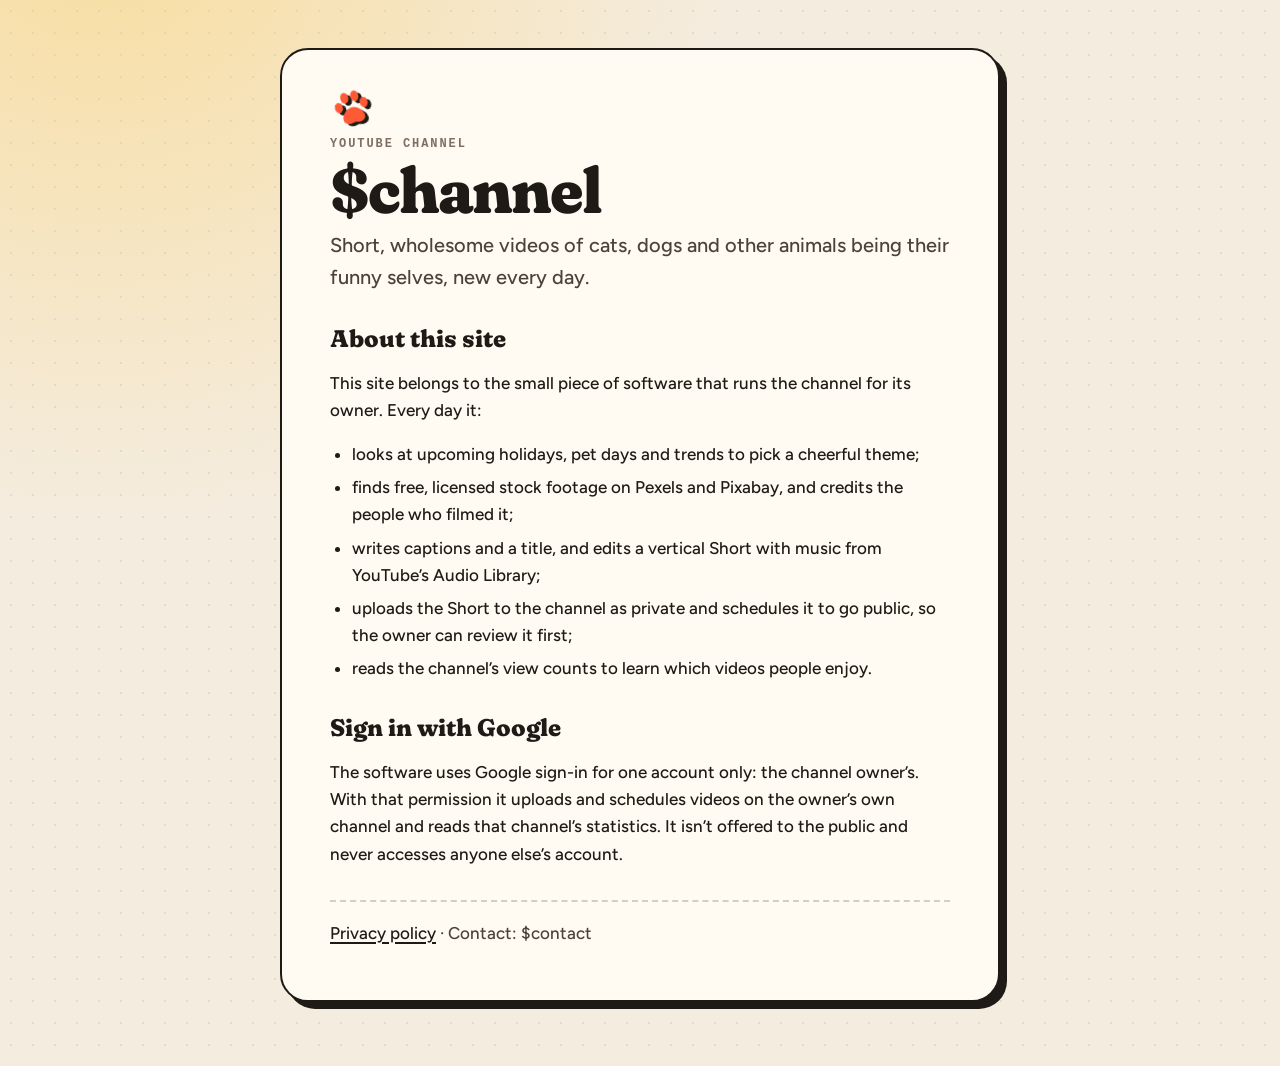
==== pages/about.html @ 811fd387 "v1: Shorts autopilot (10 a day, worldwide trends) The working version before the six-agent rebuild: " ====
<!doctype html>
<html lang="en">
<head>
  <meta charset="utf-8">
  <meta name="viewport" content="width=device-width, initial-scale=1">
  <title>$channel · About</title>
  <meta name="description" content="$channel: cute animal Shorts, and the small tool that prepares them.">
  <link rel="preconnect" href="https://fonts.googleapis.com">
  <link rel="preconnect" href="https://fonts.gstatic.com" crossorigin>
  <link rel="stylesheet" href="https://fonts.googleapis.com/css2?family=Fraunces:ital,opsz,wght,SOFT,WONK@0,9..144,400..900,0..100,0..1;1,9..144,400..900,0..100,0..1&family=Figtree:wght@400..800&display=swap">
  <style>
    :root { --paper: #f4ecdf; --card: #fffaf2; --ink: #1e1a15; --soft: #4b4339; --muted: #7d7062; --tomato: #ff5a36; --sun: #ffc53a; }
    * { box-sizing: border-box; }
    body { margin: 0; padding: 48px 16px 64px; background: var(--paper); color: var(--ink); font: 500 17px/1.6 "Figtree", "Segoe UI", system-ui, sans-serif;
           background-image: radial-gradient(circle at 8% -10%, rgba(255,197,58,.4), transparent 38%), radial-gradient(rgba(30,26,21,.08) 1px, transparent 1.3px);
           background-size: auto, 22px 22px; }
    .sheet { max-width: 720px; margin: 0 auto; padding: 36px clamp(20px, 5vw, 48px); background: var(--card); border: 2.5px solid var(--ink); border-radius: 28px; box-shadow: 7px 7px 0 var(--ink); }
    .eyebrow { margin: 0; color: var(--muted); font: 600 12px/1 ui-monospace, Consolas, monospace; letter-spacing: .16em; text-transform: uppercase; }
    h1 { margin: 10px 0 8px; font: 800 clamp(40px, 7vw, 64px)/.95 "Fraunces", Georgia, serif; font-variation-settings: "SOFT" 100, "WONK" 1; letter-spacing: -.03em; }
    h2 { margin: 32px 0 8px; font: 800 24px/1.15 "Fraunces", Georgia, serif; font-variation-settings: "SOFT" 100; }
    .lede { margin: 0; color: var(--soft); font-size: 20px; }
    ul { padding-left: 22px; }
    li { margin: 6px 0; }
    a { color: var(--ink); text-decoration-thickness: 2px; text-underline-offset: 3px; }
    a:hover { color: var(--tomato); }
    .links { margin-top: 32px; padding-top: 18px; border-top: 2px dashed rgba(30,26,21,.2); color: var(--soft); }
    .paw { display: inline-block; width: 44px; height: 44px; color: var(--tomato); transform: rotate(-14deg); filter: drop-shadow(3px 3px 0 var(--ink)); }
  </style>
</head>
<body>
  <main class="sheet">
    <svg class="paw" viewBox="0 0 64 64" aria-hidden="true"><g fill="currentColor"><path d="M32 31c8.5 0 16 8.2 16 15.3 0 5.5-4.4 7.7-9.2 7.7-2.7 0-4.6-1.3-6.8-1.3s-4.1 1.3-6.8 1.3C20.4 54 16 51.8 16 46.3 16 39.2 23.5 31 32 31z"/><ellipse cx="13.5" cy="27.5" rx="5.8" ry="7.6"/><ellipse cx="24.5" cy="15.5" rx="5.8" ry="7.8"/><ellipse cx="39.5" cy="15.5" rx="5.8" ry="7.8"/><ellipse cx="50.5" cy="27.5" rx="5.8" ry="7.6"/></g></svg>
    <p class="eyebrow">YouTube channel</p>
    <h1>$channel</h1>
    <p class="lede">Short, wholesome videos of cats, dogs and other animals being their funny selves, new every day.</p>

    <h2>About this site</h2>
    <p>This site belongs to the small piece of software that runs the channel for its owner. Every day it:</p>
    <ul>
      <li>looks at upcoming holidays, pet days and trends to pick a cheerful theme;</li>
      <li>finds free, licensed stock footage on Pexels and Pixabay, and credits the people who filmed it;</li>
      <li>writes captions and a title, and edits a vertical Short with music from YouTube’s Audio Library;</li>
      <li>uploads the Short to the channel as private and schedules it to go public, so the owner can review it first;</li>
      <li>reads the channel’s view counts to learn which videos people enjoy.</li>
    </ul>

    <h2>Sign in with Google</h2>
    <p>The software uses Google sign-in for one account only: the channel owner’s. With that permission it uploads and
      schedules videos on the owner’s own channel and reads that channel’s statistics. It isn’t offered to the public and
      never accesses anyone else’s account.</p>

    <p class="links"><a href="/privacy">Privacy policy</a> · Contact: $contact</p>
  </main>
</body>
</html>
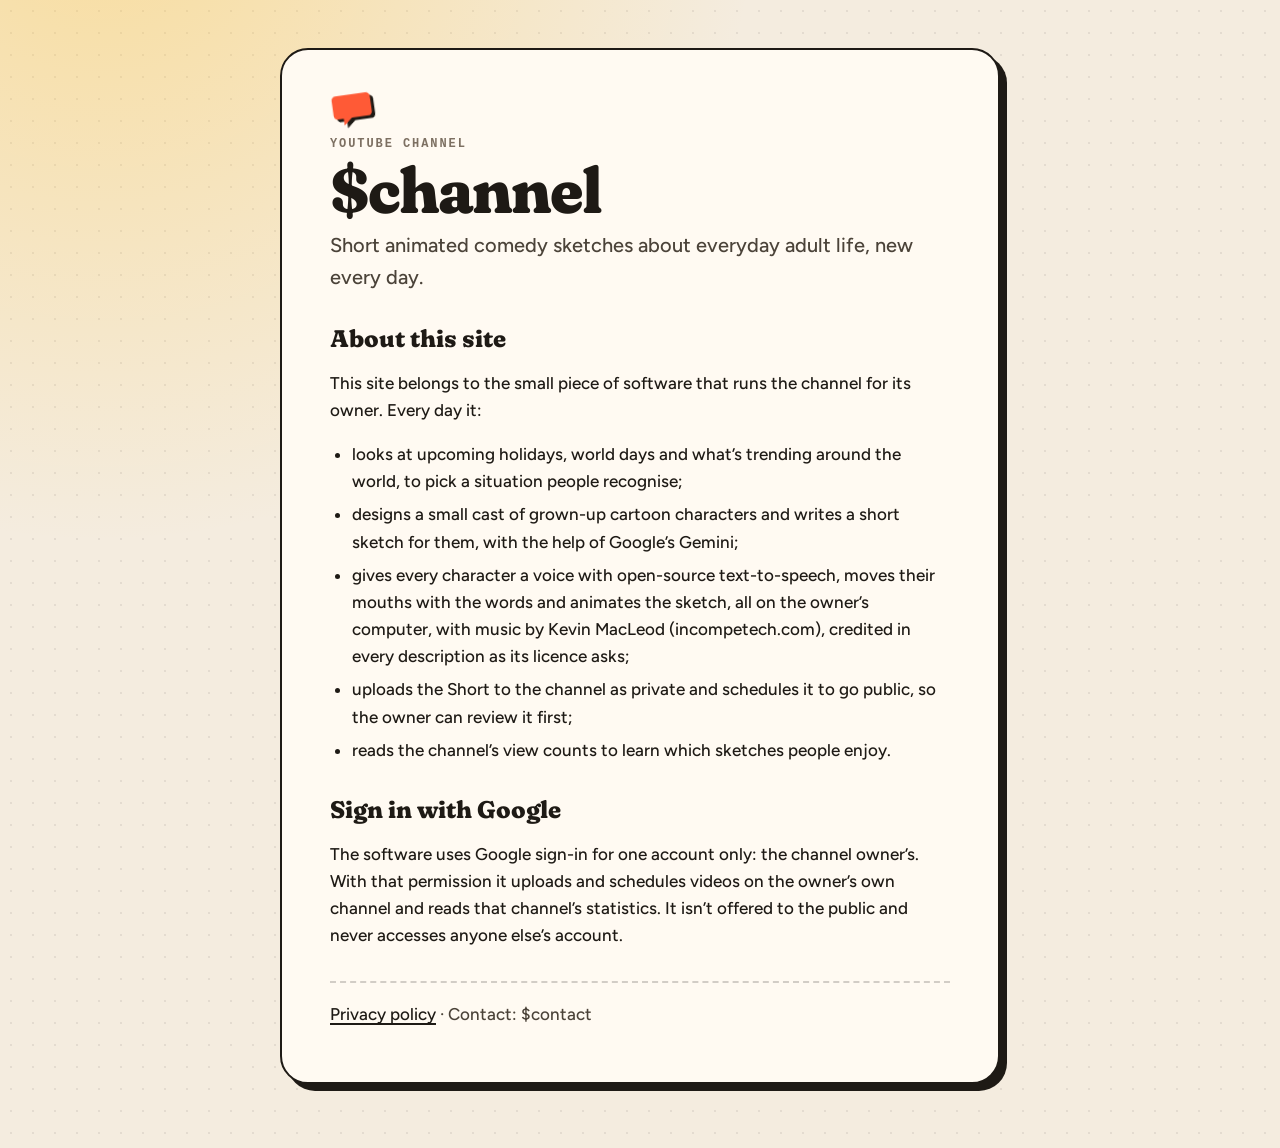
==== commit 6e7b2456: "v3: cartoon sketches by five agents (casting, writer, animator, publisher, analyst) Code-drawn puppe" ====
--- a/pages/about.html
+++ b/pages/about.html
@@ -24,24 +24,28 @@
     a { color: var(--ink); text-decoration-thickness: 2px; text-underline-offset: 3px; }
     a:hover { color: var(--tomato); }
     .links { margin-top: 32px; padding-top: 18px; border-top: 2px dashed rgba(30,26,21,.2); color: var(--soft); }
-    .paw { display: inline-block; width: 44px; height: 44px; color: var(--tomato); transform: rotate(-14deg); filter: drop-shadow(3px 3px 0 var(--ink)); }
+    .mark { display: inline-block; width: 44px; height: 44px; color: var(--tomato); transform: rotate(-8deg); filter: drop-shadow(3px 3px 0 var(--ink)); }
   </style>
 </head>
 <body>
   <main class="sheet">
-    <svg class="paw" viewBox="0 0 64 64" aria-hidden="true"><g fill="currentColor"><path d="M32 31c8.5 0 16 8.2 16 15.3 0 5.5-4.4 7.7-9.2 7.7-2.7 0-4.6-1.3-6.8-1.3s-4.1 1.3-6.8 1.3C20.4 54 16 51.8 16 46.3 16 39.2 23.5 31 32 31z"/><ellipse cx="13.5" cy="27.5" rx="5.8" ry="7.6"/><ellipse cx="24.5" cy="15.5" rx="5.8" ry="7.8"/><ellipse cx="39.5" cy="15.5" rx="5.8" ry="7.8"/><ellipse cx="50.5" cy="27.5" rx="5.8" ry="7.6"/></g></svg>
+    <svg class="mark" viewBox="0 0 64 64" aria-hidden="true"><path fill="currentColor" d="M10 12h44a6 6 0 0 1 6 6v22a6 6 0 0 1-6 6H30l-12 10v-10h-8a6 6 0 0 1-6-6V18a6 6 0 0 1 6-6z"/></svg>
     <p class="eyebrow">YouTube channel</p>
     <h1>$channel</h1>
-    <p class="lede">Short, wholesome videos of cats, dogs and other animals being their funny selves, new every day.</p>
+    <p class="lede">Short animated comedy sketches about everyday adult life, new every day.</p>
 
     <h2>About this site</h2>
     <p>This site belongs to the small piece of software that runs the channel for its owner. Every day it:</p>
     <ul>
-      <li>looks at upcoming holidays, pet days and trends to pick a cheerful theme;</li>
-      <li>finds free, licensed stock footage on Pexels and Pixabay, and credits the people who filmed it;</li>
-      <li>writes captions and a title, and edits a vertical Short with music from YouTube’s Audio Library;</li>
+      <li>looks at upcoming holidays, world days and what’s trending around the world, to pick a situation people
+        recognise;</li>
+      <li>designs a small cast of grown-up cartoon characters and writes a short sketch for them, with the help of
+        Google’s Gemini;</li>
+      <li>gives every character a voice with open-source text-to-speech, moves their mouths with the words and animates
+        the sketch, all on the owner’s computer, with music by Kevin MacLeod (incompetech.com), credited in every
+        description as its licence asks;</li>
       <li>uploads the Short to the channel as private and schedules it to go public, so the owner can review it first;</li>
-      <li>reads the channel’s view counts to learn which videos people enjoy.</li>
+      <li>reads the channel’s view counts to learn which sketches people enjoy.</li>
     </ul>
 
     <h2>Sign in with Google</h2>
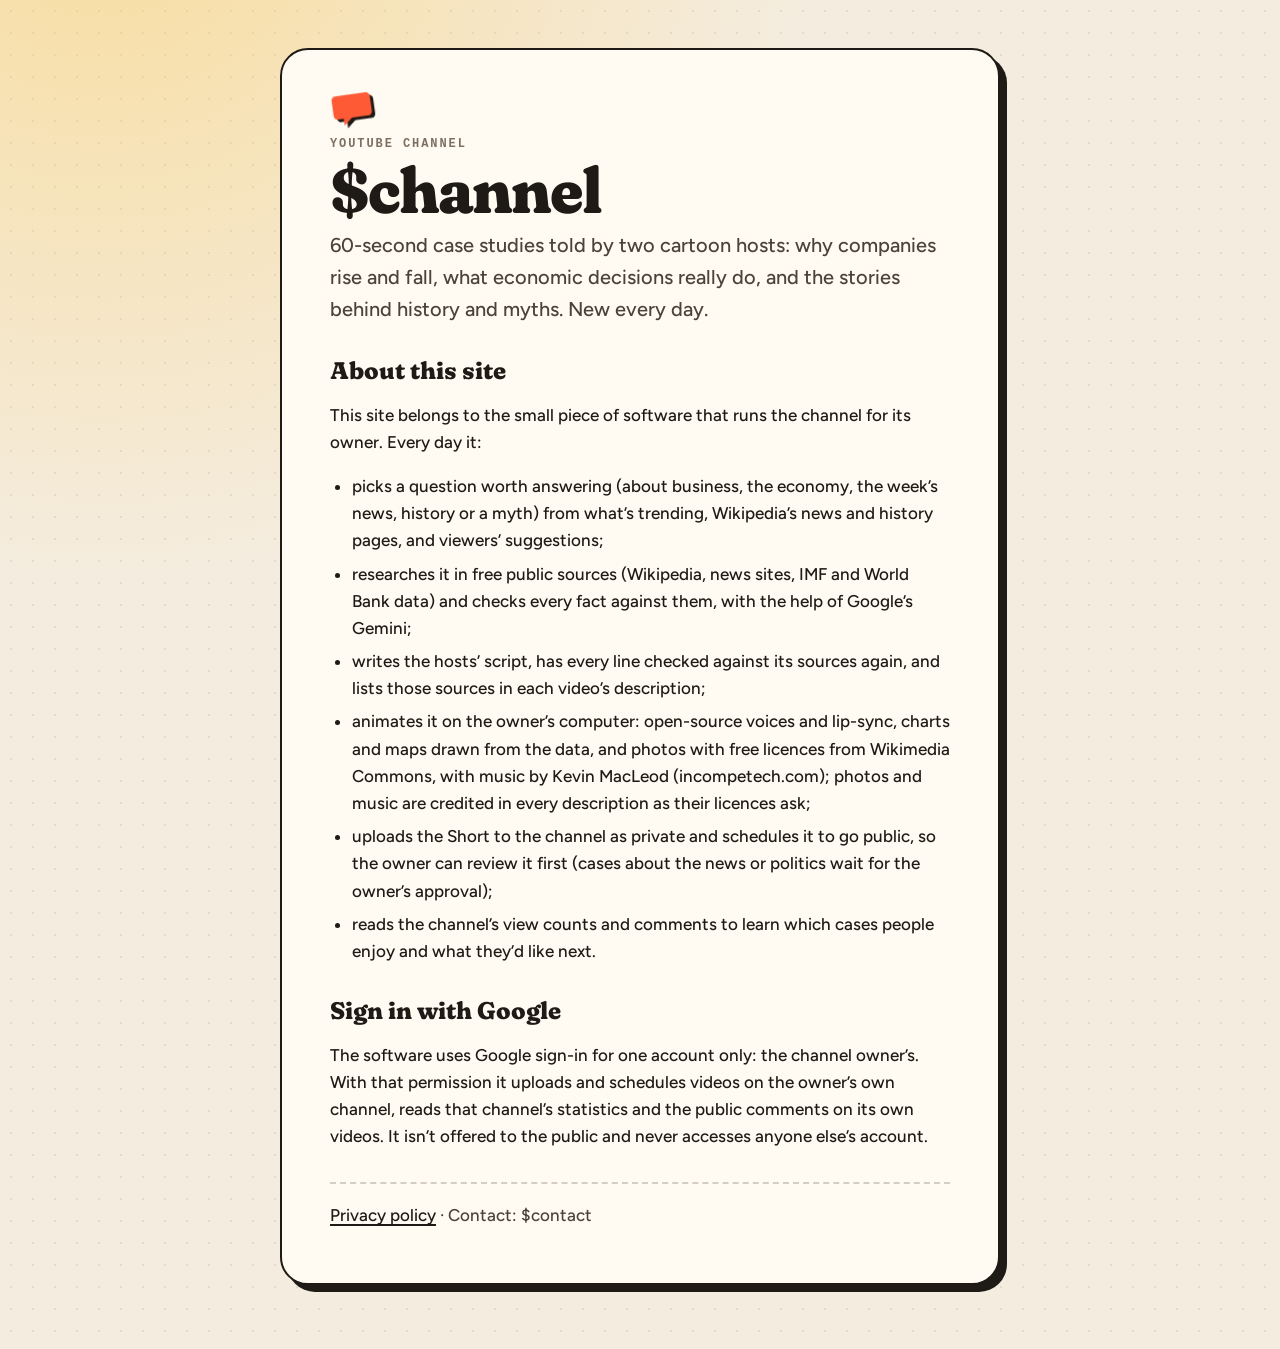
==== commit 171fcce0: "v4: 60-second case studies by six agents with two cartoon hosts Editor picks the case and angle; Res" ====
--- a/pages/about.html
+++ b/pages/about.html
@@ -4,7 +4,7 @@
   <meta charset="utf-8">
   <meta name="viewport" content="width=device-width, initial-scale=1">
   <title>$channel · About</title>
-  <meta name="description" content="$channel: cute animal Shorts, and the small tool that prepares them.">
+  <meta name="description" content="$channel: 60-second case studies told by two cartoon hosts, and the small tool that prepares them.">
   <link rel="preconnect" href="https://fonts.googleapis.com">
   <link rel="preconnect" href="https://fonts.gstatic.com" crossorigin>
   <link rel="stylesheet" href="https://fonts.googleapis.com/css2?family=Fraunces:ital,opsz,wght,SOFT,WONK@0,9..144,400..900,0..100,0..1;1,9..144,400..900,0..100,0..1&family=Figtree:wght@400..800&display=swap">
@@ -32,26 +32,30 @@
     <svg class="mark" viewBox="0 0 64 64" aria-hidden="true"><path fill="currentColor" d="M10 12h44a6 6 0 0 1 6 6v22a6 6 0 0 1-6 6H30l-12 10v-10h-8a6 6 0 0 1-6-6V18a6 6 0 0 1 6-6z"/></svg>
     <p class="eyebrow">YouTube channel</p>
     <h1>$channel</h1>
-    <p class="lede">Short animated comedy sketches about everyday adult life, new every day.</p>
+    <p class="lede">60-second case studies told by two cartoon hosts: why companies rise and fall, what economic decisions
+      really do, and the stories behind history and myths. New every day.</p>
 
     <h2>About this site</h2>
     <p>This site belongs to the small piece of software that runs the channel for its owner. Every day it:</p>
     <ul>
-      <li>looks at upcoming holidays, world days and what’s trending around the world, to pick a situation people
-        recognise;</li>
-      <li>designs a small cast of grown-up cartoon characters and writes a short sketch for them, with the help of
-        Google’s Gemini;</li>
-      <li>gives every character a voice with open-source text-to-speech, moves their mouths with the words and animates
-        the sketch, all on the owner’s computer, with music by Kevin MacLeod (incompetech.com), credited in every
-        description as its licence asks;</li>
-      <li>uploads the Short to the channel as private and schedules it to go public, so the owner can review it first;</li>
-      <li>reads the channel’s view counts to learn which sketches people enjoy.</li>
+      <li>picks a question worth answering (about business, the economy, the week’s news, history or a myth) from what’s
+        trending, Wikipedia’s news and history pages, and viewers’ suggestions;</li>
+      <li>researches it in free public sources (Wikipedia, news sites, IMF and World Bank data) and checks every fact
+        against them, with the help of Google’s Gemini;</li>
+      <li>writes the hosts’ script, has every line checked against its sources again, and lists those sources in each
+        video’s description;</li>
+      <li>animates it on the owner’s computer: open-source voices and lip-sync, charts and maps drawn from the data, and
+        photos with free licences from Wikimedia Commons, with music by Kevin MacLeod (incompetech.com); photos and music
+        are credited in every description as their licences ask;</li>
+      <li>uploads the Short to the channel as private and schedules it to go public, so the owner can review it first
+        (cases about the news or politics wait for the owner’s approval);</li>
+      <li>reads the channel’s view counts and comments to learn which cases people enjoy and what they’d like next.</li>
     </ul>
 
     <h2>Sign in with Google</h2>
     <p>The software uses Google sign-in for one account only: the channel owner’s. With that permission it uploads and
-      schedules videos on the owner’s own channel and reads that channel’s statistics. It isn’t offered to the public and
-      never accesses anyone else’s account.</p>
+      schedules videos on the owner’s own channel, reads that channel’s statistics and the public comments on its own
+      videos. It isn’t offered to the public and never accesses anyone else’s account.</p>
 
     <p class="links"><a href="/privacy">Privacy policy</a> · Contact: $contact</p>
   </main>
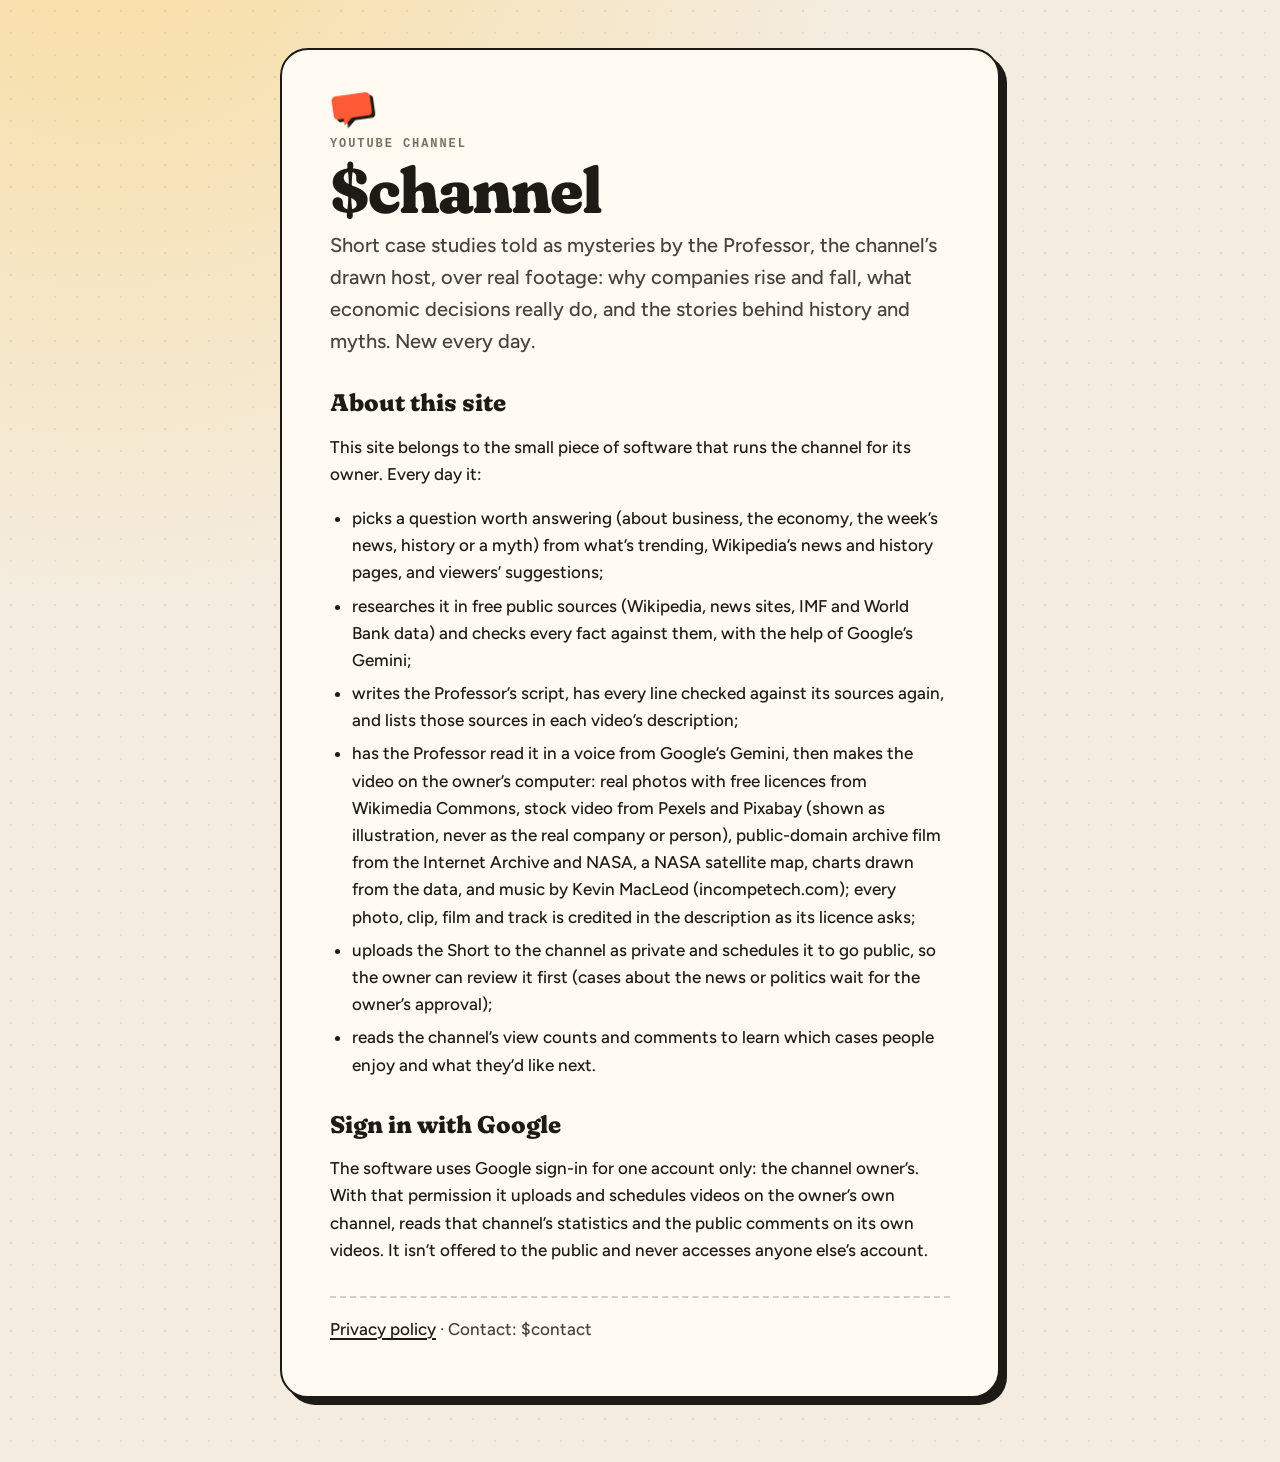
==== commit 0987d60e: "v5: documentary cases told by the Professor, seven agents with a Reviewer, Reels, the cloud The Prof" ====
--- a/pages/about.html
+++ b/pages/about.html
@@ -4,7 +4,7 @@
   <meta charset="utf-8">
   <meta name="viewport" content="width=device-width, initial-scale=1">
   <title>$channel · About</title>
-  <meta name="description" content="$channel: 60-second case studies told by two cartoon hosts, and the small tool that prepares them.">
+  <meta name="description" content="$channel: short case studies told as mysteries by the Professor over real footage, and the small tool that prepares them.">
   <link rel="preconnect" href="https://fonts.googleapis.com">
   <link rel="preconnect" href="https://fonts.gstatic.com" crossorigin>
   <link rel="stylesheet" href="https://fonts.googleapis.com/css2?family=Fraunces:ital,opsz,wght,SOFT,WONK@0,9..144,400..900,0..100,0..1;1,9..144,400..900,0..100,0..1&family=Figtree:wght@400..800&display=swap">
@@ -32,8 +32,9 @@
     <svg class="mark" viewBox="0 0 64 64" aria-hidden="true"><path fill="currentColor" d="M10 12h44a6 6 0 0 1 6 6v22a6 6 0 0 1-6 6H30l-12 10v-10h-8a6 6 0 0 1-6-6V18a6 6 0 0 1 6-6z"/></svg>
     <p class="eyebrow">YouTube channel</p>
     <h1>$channel</h1>
-    <p class="lede">60-second case studies told by two cartoon hosts: why companies rise and fall, what economic decisions
-      really do, and the stories behind history and myths. New every day.</p>
+    <p class="lede">Short case studies told as mysteries by the Professor, the channel’s drawn host, over real footage: why
+      companies rise and fall, what economic decisions really do, and the stories behind history and myths. New every
+      day.</p>
 
     <h2>About this site</h2>
     <p>This site belongs to the small piece of software that runs the channel for its owner. Every day it:</p>
@@ -42,11 +43,13 @@
         trending, Wikipedia’s news and history pages, and viewers’ suggestions;</li>
       <li>researches it in free public sources (Wikipedia, news sites, IMF and World Bank data) and checks every fact
         against them, with the help of Google’s Gemini;</li>
-      <li>writes the hosts’ script, has every line checked against its sources again, and lists those sources in each
-        video’s description;</li>
-      <li>animates it on the owner’s computer: open-source voices and lip-sync, charts and maps drawn from the data, and
-        photos with free licences from Wikimedia Commons, with music by Kevin MacLeod (incompetech.com); photos and music
-        are credited in every description as their licences ask;</li>
+      <li>writes the Professor’s script, has every line checked against its sources again, and lists those sources in
+        each video’s description;</li>
+      <li>has the Professor read it in a voice from Google’s Gemini, then makes the video on the owner’s computer: real
+        photos with free licences from Wikimedia Commons, stock video from Pexels and Pixabay (shown as illustration,
+        never as the real company or person), public-domain archive film from the Internet Archive and NASA, a NASA
+        satellite map, charts drawn from the data, and music by Kevin MacLeod (incompetech.com); every photo, clip, film
+        and track is credited in the description as its licence asks;</li>
       <li>uploads the Short to the channel as private and schedules it to go public, so the owner can review it first
         (cases about the news or politics wait for the owner’s approval);</li>
       <li>reads the channel’s view counts and comments to learn which cases people enjoy and what they’d like next.</li>
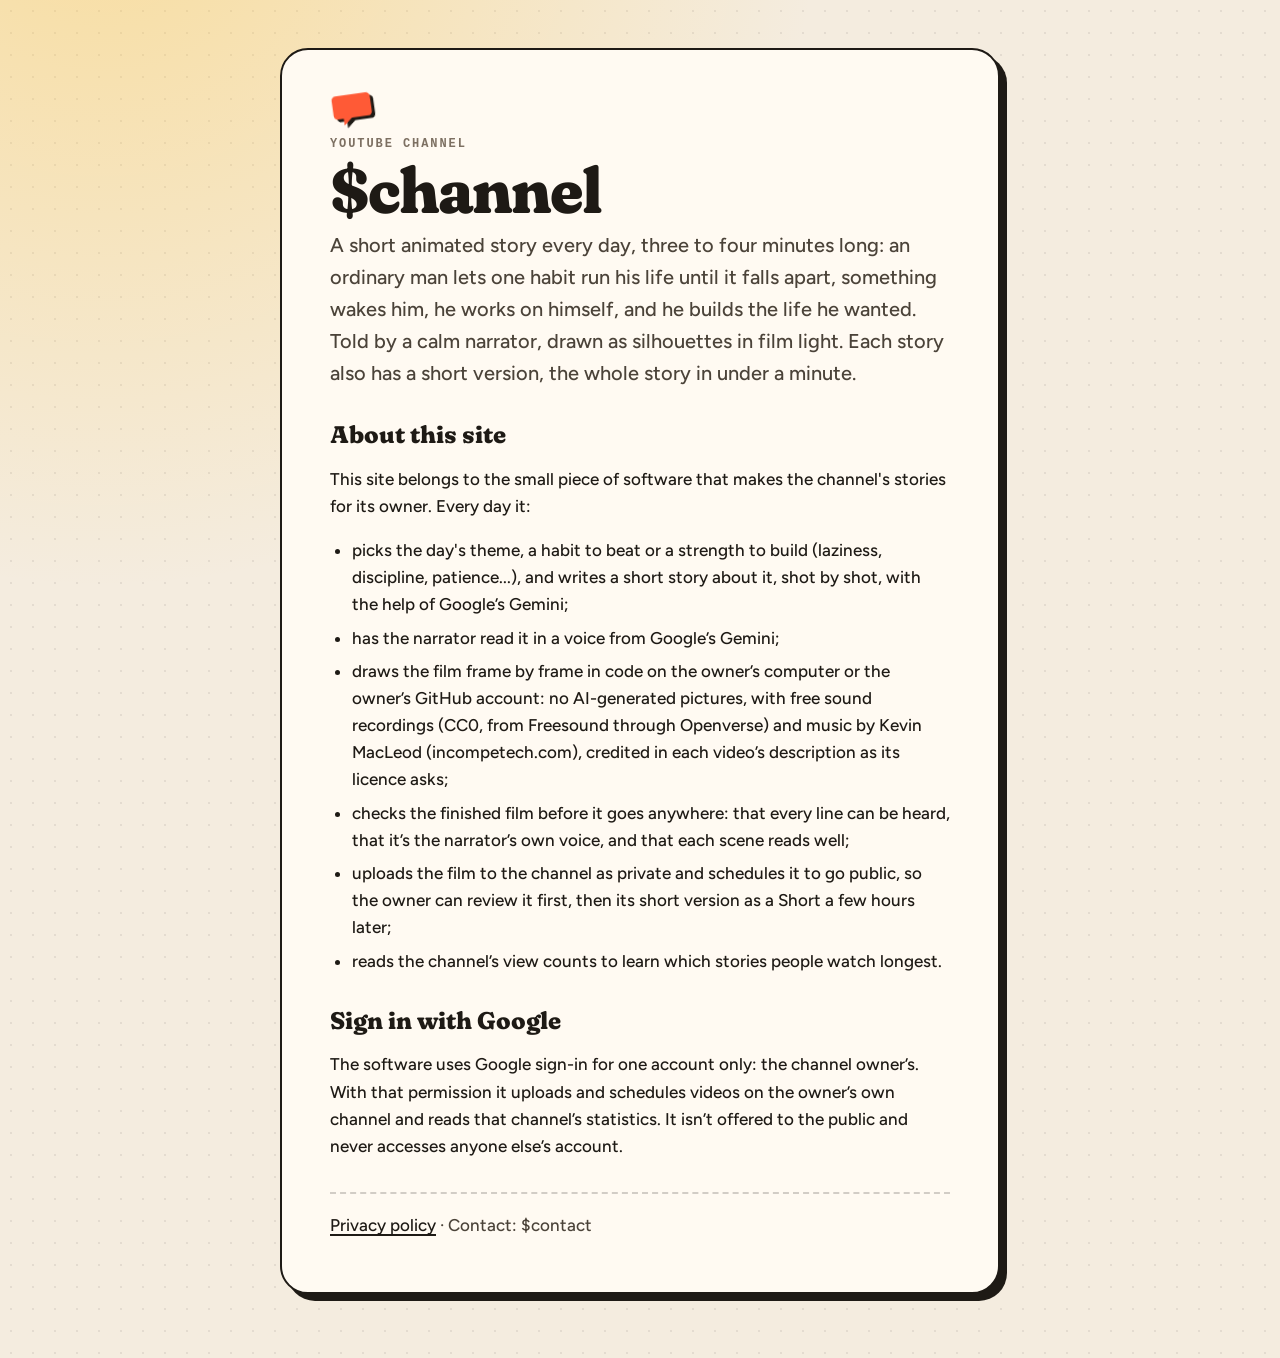
==== commit 11c3b55a: "Silhouette stories: a 3-4 minute story a day, from your script writer, drawn in code The channel now" ====
--- a/pages/about.html
+++ b/pages/about.html
@@ -4,7 +4,7 @@
   <meta charset="utf-8">
   <meta name="viewport" content="width=device-width, initial-scale=1">
   <title>$channel · About</title>
-  <meta name="description" content="$channel: short case studies told as mysteries by the Professor over real footage, and the small tool that prepares them.">
+  <meta name="description" content="$channel: a short animated motivational story every day, and the small tool that makes them.">
   <link rel="preconnect" href="https://fonts.googleapis.com">
   <link rel="preconnect" href="https://fonts.gstatic.com" crossorigin>
   <link rel="stylesheet" href="https://fonts.googleapis.com/css2?family=Fraunces:ital,opsz,wght,SOFT,WONK@0,9..144,400..900,0..100,0..1;1,9..144,400..900,0..100,0..1&family=Figtree:wght@400..800&display=swap">
@@ -32,33 +32,31 @@
     <svg class="mark" viewBox="0 0 64 64" aria-hidden="true"><path fill="currentColor" d="M10 12h44a6 6 0 0 1 6 6v22a6 6 0 0 1-6 6H30l-12 10v-10h-8a6 6 0 0 1-6-6V18a6 6 0 0 1 6-6z"/></svg>
     <p class="eyebrow">YouTube channel</p>
     <h1>$channel</h1>
-    <p class="lede">Short case studies told as mysteries by the Professor, the channel’s drawn host, over real footage: why
-      companies rise and fall, what economic decisions really do, and the stories behind history and myths. New every
-      day.</p>
+    <p class="lede">A short animated story every day, three to four minutes long: an ordinary man lets one habit run his
+      life until it falls apart, something wakes him, he works on himself, and he builds the life he wanted. Told by a
+      calm narrator, drawn as silhouettes in film light. Each story also has a short version, the whole story in under a
+      minute.</p>
 
     <h2>About this site</h2>
-    <p>This site belongs to the small piece of software that runs the channel for its owner. Every day it:</p>
+    <p>This site belongs to the small piece of software that makes the channel's stories for its owner. Every day it:</p>
     <ul>
-      <li>picks a question worth answering (about business, the economy, the week’s news, history or a myth) from what’s
-        trending, Wikipedia’s news and history pages, and viewers’ suggestions;</li>
-      <li>researches it in free public sources (Wikipedia, news sites, IMF and World Bank data) and checks every fact
-        against them, with the help of Google’s Gemini;</li>
-      <li>writes the Professor’s script, has every line checked against its sources again, and lists those sources in
-        each video’s description;</li>
-      <li>has the Professor read it in a voice from Google’s Gemini, then makes the video on the owner’s computer: real
-        photos with free licences from Wikimedia Commons, stock video from Pexels and Pixabay (shown as illustration,
-        never as the real company or person), public-domain archive film from the Internet Archive and NASA, a NASA
-        satellite map, charts drawn from the data, and music by Kevin MacLeod (incompetech.com); every photo, clip, film
-        and track is credited in the description as its licence asks;</li>
-      <li>uploads the Short to the channel as private and schedules it to go public, so the owner can review it first
-        (cases about the news or politics wait for the owner’s approval);</li>
-      <li>reads the channel’s view counts and comments to learn which cases people enjoy and what they’d like next.</li>
+      <li>picks the day's theme, a habit to beat or a strength to build (laziness, discipline, patience...), and writes a
+        short story about it, shot by shot, with the help of Google’s Gemini;</li>
+      <li>has the narrator read it in a voice from Google’s Gemini;</li>
+      <li>draws the film frame by frame in code on the owner’s computer or the owner’s GitHub account: no AI-generated
+        pictures, with free sound recordings (CC0, from Freesound through Openverse) and music by Kevin MacLeod
+        (incompetech.com), credited in each video’s description as its licence asks;</li>
+      <li>checks the finished film before it goes anywhere: that every line can be heard, that it’s the narrator’s own
+        voice, and that each scene reads well;</li>
+      <li>uploads the film to the channel as private and schedules it to go public, so the owner can review it first,
+        then its short version as a Short a few hours later;</li>
+      <li>reads the channel’s view counts to learn which stories people watch longest.</li>
     </ul>
 
     <h2>Sign in with Google</h2>
     <p>The software uses Google sign-in for one account only: the channel owner’s. With that permission it uploads and
-      schedules videos on the owner’s own channel, reads that channel’s statistics and the public comments on its own
-      videos. It isn’t offered to the public and never accesses anyone else’s account.</p>
+      schedules videos on the owner’s own channel and reads that channel’s statistics. It isn’t offered to the public
+      and never accesses anyone else’s account.</p>
 
     <p class="links"><a href="/privacy">Privacy policy</a> · Contact: $contact</p>
   </main>
